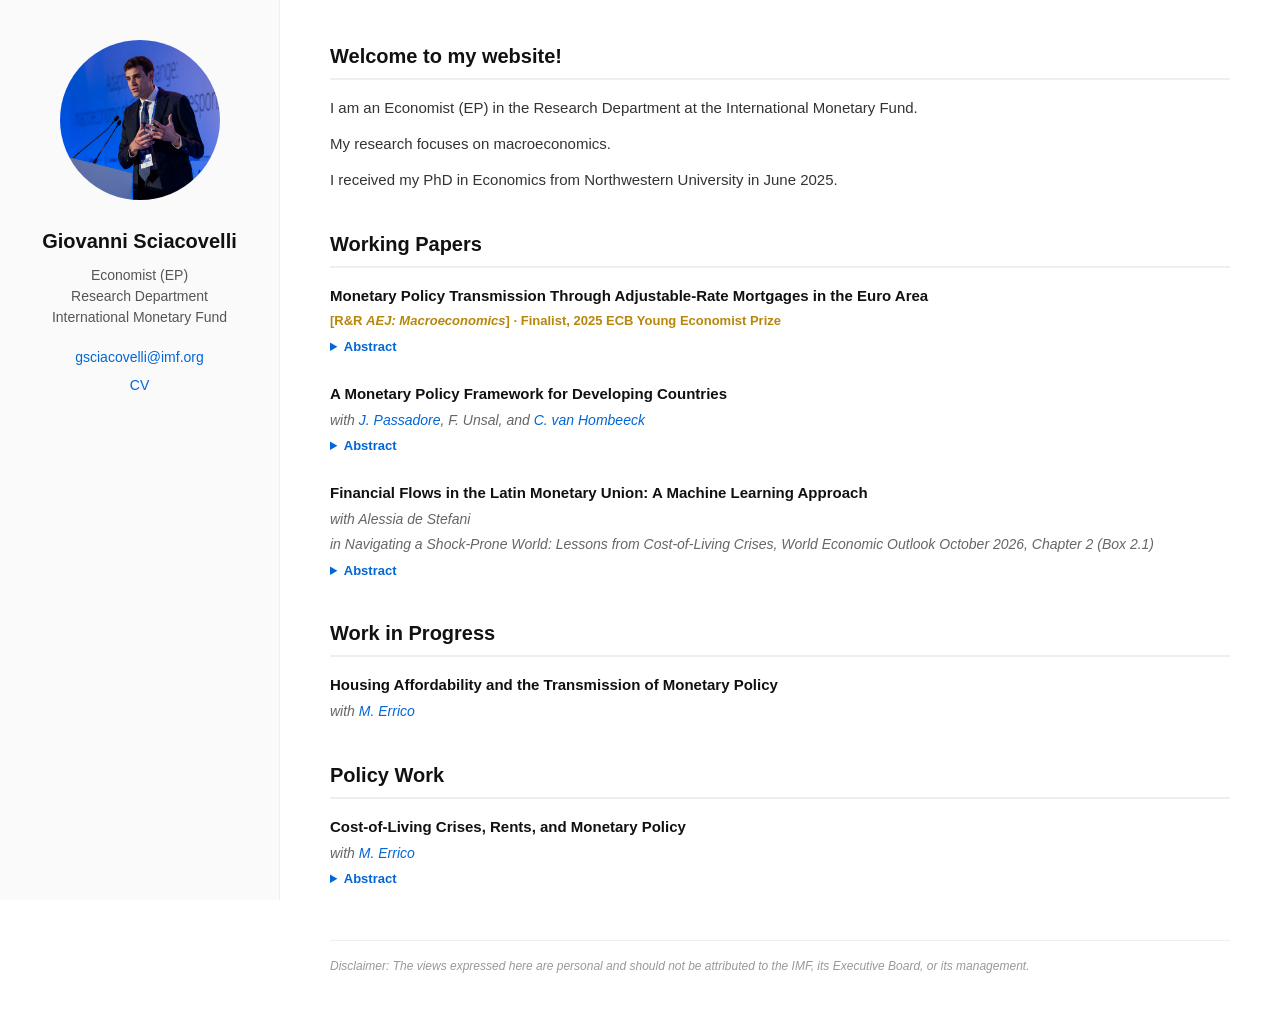
==== index.html @ 51e5e492 "Update index.html" ====
<!DOCTYPE html>
<html lang="en">
<head>
    <meta charset="UTF-8">
    <meta name="viewport" content="width=device-width, initial-scale=1.0">
    <title>Giovanni Sciacovelli</title>
    <link rel="stylesheet" href="style.css">
</head>
<body>

<!-- ==================== LEFT SIDEBAR ==================== -->
<aside class="sidebar">
    <!-- NOTE: Make sure your photo is saved as images/profile.jpg
         If it has a different name or extension, update the src below. -->
    <img src="images/profile.jpg" alt="Giovanni Sciacovelli" class="profile-photo">
    <h1 class="sidebar-name">Giovanni Sciacovelli</h1>
    <p class="sidebar-bio">Economist (EP)<br>Research Department<br>International Monetary Fund</p>
    <div class="sidebar-links">
        <p><a href="mailto:gsciacovelli@imf.org">gsciacovelli@imf.org</a></p>
        <p><a href="PDFs/Giovanni_Sciacovelli_CV.pdf">CV</a></p>
    </div>
</aside>

<!-- ==================== MAIN CONTENT ==================== -->
<main class="content">

    <!-- ABOUT ME -->
    <section id="about">
        <h2>Welcome to my website!</h2>
        
        <p>
            I am an Economist (EP) in the Research Department
            at the International Monetary Fund. <p>My research focuses on
            macroeconomics.<p> <p>I received my PhD in Economics from
            Northwestern University in June 2025.<p>
        </p>
    </section>

    <!-- WORKING PAPERS -->
    <section id="working-papers">
        <h2>Working Papers</h2>

        <div class="paper">
            <p class="paper-title"><a href="https://giovannisciacovelli.github.io/PDFs/Giovanni_Sciacovelli_JMP.pdf" target="_blank">Monetary Policy Transmission Through Adjustable-Rate Mortgages in the Euro Area</a></p>
            <p class="paper-status">[R&amp;R <em>AEJ: Macroeconomics</em>] &middot; Finalist, 2025 ECB Young Economist Prize</p>
            <details>
                <summary>Abstract</summary>
                <p>
                    This paper studies the role of adjustable-rate mortgages (ARMs) in monetary
                    policy transmission within the Euro Area. Conventional wisdom holds that ARMs
                    are relevant per se. This study finds that the presence of liquidity-constrained
                    households strongly influences their impact. Using Euro Area survey data, I
                    document that transmission is stronger in countries that exhibit both high ARM
                    shares and sizable shares of liquidity-constrained households. To interpret this
                    finding, I develop a heterogeneous-agent model featuring: (i) heterogeneity in
                    marginal propensities to consume (MPCs), (ii) agents making both housing and
                    mortgage choices, and (iii) a fraction of households with ARMs. In the model,
                    MPCs determine the extent to which changes in mortgage payments translate into
                    changes in consumption, making ARMs an important transmission vehicle only when
                    paired with high MPCs. These results highlight that accounting for household
                    heterogeneity in MPCs is essential to assess the strength of transmission
                    through ARMs.
                </p>
            </details>
        </div>

        <div class="paper">
            <p class="paper-title"><a href="https://www.imf.org/en/publications/wp/issues/2025/10/03/external-shocks-and-monetary-policy-trade-offs-in-low-income-countries-570728" target="_blank">A Monetary Policy Framework for Developing Countries</a></p>
            <p class="paper-coauthors">with <a href="https://www.juanpassadore.org/" target="_blank">J. Passadore</a>, F. Unsal, and <a href="https://sites.google.com/view/carlos-van-hombeeck" target="_blank">C. van Hombeeck</a></p>
            <details>
                <summary>Abstract</summary>
                <p>
                    We present an Open Economy HANK model tailored to capture key characteristics
                    of Low-Income Countries (LICs): (i) poor households with no access to markets
                    (hand-to-mouth) and (ii) a subsistence level of consumption for tradable goods.
                    With the model calibrated for a representative LIC, and motivated by recent
                    macroeconomic developments, we illustrate our framework investigating the
                    consequences of a shock to external prices. We analyze its effects on
                    macroeconomic variables, inequality and poverty. The shock triggers a
                    consumption-led recession, an increase in inflation and a drop in real wages.
                    Consumption inequality increases: poor households can&#8217;t insure against the
                    shock, while richer households exploit their wealth to shield their consumption.
                    Households at the bottom and at the top of the income distribution are the most
                    negatively affected by the shock: the former suffer from lower wages and
                    consumption; the latter from negative revaluations of their assets. Monetary
                    policy has limited ability to improve the welfare of poorer households due to
                    its offsetting effects on real wages and labor demand, a finding consistent
                    across the alternative monetary policy specifications analyzed. In contrast,
                    fiscal transfers are shown to be effective in cushioning the welfare losses
                    among poorer households.
                </p>
            </details>
        </div>

        <div class="paper">
            <p class="paper-title"><a href="https://giovannisciacovelli.github.io/PDFs/Latin_Monetary_Union_Pellet_Sciacovelli.pdf" target="_blank">Financial Flows in the Latin Monetary Union: A Machine Learning Approach</a></p>
            <p class="paper-coauthors">with Alessia de Stefani</p>
            <p class="paper-coauthors">in <em>Navigating a Shock-Prone World: Lessons from Cost-of-Living Crises, World Economic Outlook October 2026, Chapter 2 (Box 2.1)</em></p>            <details>
                <summary>Abstract</summary>
                <p>
                    Machine learning models can extract information in a systemic, comprehensive,
                    and replicable way, creating synthetic proxies for a wide range of variables
                    that cannot be measured otherwise. In this paper, we emphasize that a lot more
                    information and correlation patterns can be extracted from existing historical
                    data using these models. To illustrate our methodology, we study the effects
                    that the Latin Monetary Union had on financial flows among its members in the
                    19th century, a natural question that has not been addressed because of the lack
                    of data for financial flows during that period. Relying on machine learning
                    techniques, we are able to circumvent these data limitations by reconstructing a
                    proxy for financial flows across 14 countries between 1861 and 1913. Making use
                    of our proxy, we use standard causal inference methods and find that bilateral
                    financial flows increased by 5% between 1865 and 1913 among members of the LMU,
                    and by approximately 15% between 1865&#8211;1885, the period during which the
                    Union was most active. Overall, these results provide new insights about the
                    history of the LMU, showing that it did help member countries achieve part of
                    the goals that had pushed them to join the Union in the first place.
                </p>
            </details>
        </div>
    </section>

    <!-- WORK IN PROGRESS -->
    <section id="work-in-progress">
        <h2>Work in Progress</h2>

        <div class="paper">
            <p class="paper-title">Housing Affordability and the Transmission of Monetary Policy</p>
            <p class="paper-coauthors">with <a href="https://www.marcoerrico.net" target="_blank">M. Errico</a></p>
        </div>
    </section>

    <!-- POLICY WORK -->
    <section id="policy-work">
        <h2>Policy Work</h2>

        <div class="paper">
            <p class="paper-title"><a href="https://www.imf.org/-/media/files/publications/weo/2026/october/english/text.pdf" target="_blank">Cost-of-Living Crises, Rents, and Monetary Policy</a></p>
            <p class="paper-coauthors">with <a href="https://www.marcoerrico.net" target="_blank">M. Errico</a></p>
            <details>
                <summary>Abstract</summary>
                <p>
                    One of the most important legacies of the Covid-19 pandemic is a massive
                    increase in private assets, the so-called excess savings. Starting from this
                    empirical observation, this paper studies the implications of excess savings
                    for US inflation over the medium run. Relying on a calibrated HANK model,
                    this paper finds that the expected drawdown of aggregate assets that follows
                    the re-opening of the US economy will result in mild, albeit prolonged,
                    inflationary pressures. The reason lies in the distribution of excess savings
                    across households. The fiscal stimulus put in place by the US government has
                    particularly benefited the accumulation of savings by low-income agents. As
                    the economy re-opens, these households quickly decrease their assets due to
                    their high MPCs, contributing to a timely recovery of consumption and inflation
                    after their initial drop. Afterwards, the bulk of savings is left in the hands
                    of higher-income households, who drawdown their assets smoothly over time,
                    leading to contained inflationary pressures. Nonetheless, the paper shows that
                    alternative fiscal policies may lead to different results: the longer the
                    government decides to keep its increased debt levels unchanged, the larger the
                    inflationary pressures out of excess savings.
                </p>
            </details>
        </div>
    </section>

    <!-- FOOTER -->
    <footer>
        <p class="disclaimer">
            <em>Disclaimer: The views expressed here are personal and should not be attributed
            to the IMF, its Executive Board, or its management.</em>
        </p>
    </footer>

</main>

</body>
</html>
---- style.css ----
/* ========== RESET ========== */
* {
    margin: 0;
    padding: 0;
    box-sizing: border-box;
}

html, body {
    height: 100%;
}

body {
    font-family: -apple-system, "Segoe UI", Helvetica, Arial, sans-serif;
    font-size: 15px;
    line-height: 1.6;
    color: #333;
    background-color: #fff;
}

/* ========== LEFT SIDEBAR ========== */
.sidebar {
    position: fixed;
    top: 0;
    left: 0;
    width: 280px;
    height: 100%;
    background-color: #fafafa;
    border-right: 1px solid #eee;
    padding: 40px 28px;
    overflow-y: auto;
    text-align: center;
}

.profile-photo {
    width: 160px;
    height: 160px;
    border-radius: 50%;
    object-fit: cover;
    margin-bottom: 18px;
}

.sidebar-name {
    font-size: 20px;
    font-weight: 700;
    color: #111;
    margin-bottom: 8px;
}

.sidebar-bio {
    font-size: 14px;
    color: #555;
    line-height: 1.5;
    margin-bottom: 18px;
}

.sidebar-links {
    margin-bottom: 18px;
}

.sidebar-links p {
    margin-bottom: 6px;
    font-size: 14px;
}

.sidebar-links a {
    color: #0366d6;
    text-decoration: none;
}

.sidebar-links a:hover {
    text-decoration: underline;
}

/* ========== MAIN CONTENT ========== */
.content {
    margin-left: 280px;
    padding: 40px 50px;
}

/* ========== SECTIONS ========== */
section {
    margin-bottom: 36px;
}

h2 {
    font-size: 20px;
    font-weight: 600;
    color: #111;
    margin-bottom: 16px;
    padding-bottom: 6px;
    border-bottom: 2px solid #eee;
}

section > p {
    margin-bottom: 12px;
}

/* ========== PAPER CARDS ========== */
.paper {
    margin-bottom: 24px;
}

.paper-title {
    font-size: 15px;
    font-weight: 700;
    color: #111;
    margin-bottom: 3px;
}

.paper-title a {
    color: #111;
    text-decoration: none;
}

.paper-title a:hover {
    color: #0366d6;
    text-decoration: underline;
}

.paper-coauthors {
    font-size: 14px;
    color: #666;
    font-style: italic;
    margin-bottom: 3px;
}

.paper-status {
    font-size: 13px;
    color: #b8860b;
    font-weight: 600;
    margin-bottom: 3px;
}

details {
    margin-top: 5px;
}

summary {
    cursor: pointer;
    color: #0366d6;
    font-size: 13px;
    font-weight: 600;
}

summary:hover {
    text-decoration: underline;
}

details p {
    margin-top: 6px;
    font-size: 13px;
    color: #444;
    text-align: justify;
    line-height: 1.6;
}

/* ========== FOOTER ========== */
footer {
    margin-top: 50px;
    padding-top: 16px;
    border-top: 1px solid #eee;
}

.disclaimer {
    font-size: 12px;
    color: #999;
}

/* ========== LINKS ========== */
a {
    color: #0366d6;
    text-decoration: none;
}

a:hover {
    text-decoration: underline;
}

/* ========== RESPONSIVE ========== */
@media (max-width: 768px) {
    .sidebar {
        position: relative;
        width: 100%;
        height: auto;
        border-right: none;
        border-bottom: 1px solid #eee;
        padding: 30px 20px;
    }
    .content {
        margin-left: 0;
        padding: 30px 20px;
    }
}
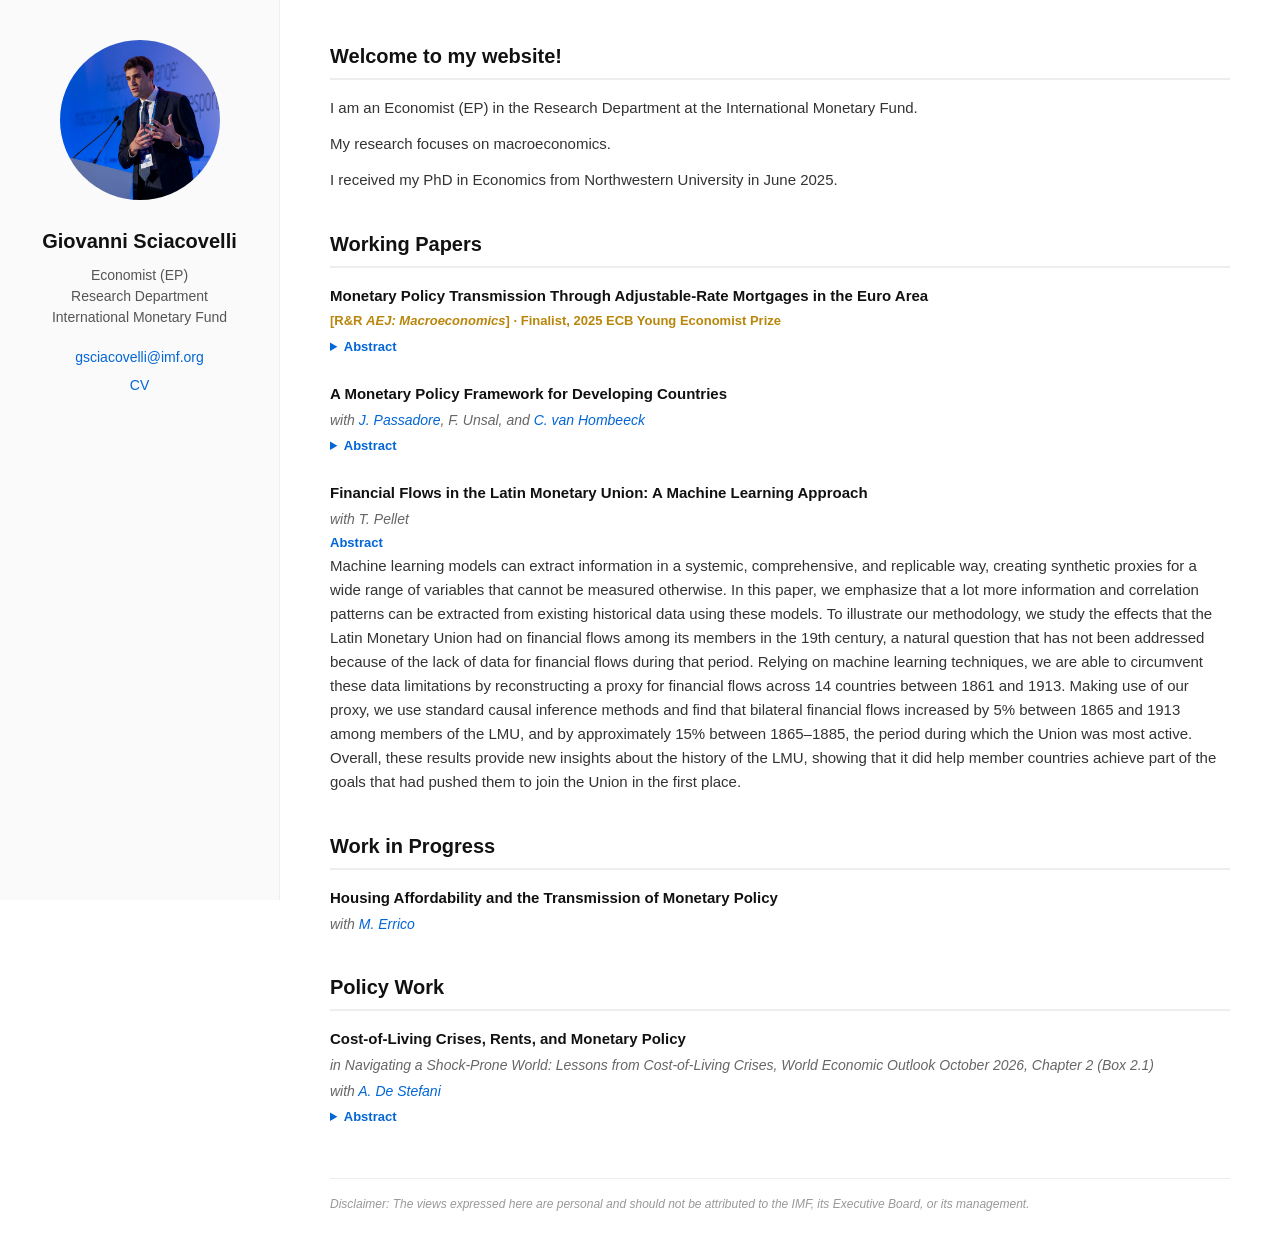
==== commit ff193bfe: "Update index.html" ====
--- a/index.html
+++ b/index.html
@@ -94,8 +94,7 @@
 
         <div class="paper">
             <p class="paper-title"><a href="https://giovannisciacovelli.github.io/PDFs/Latin_Monetary_Union_Pellet_Sciacovelli.pdf" target="_blank">Financial Flows in the Latin Monetary Union: A Machine Learning Approach</a></p>
-            <p class="paper-coauthors">with Alessia de Stefani</p>
-            <p class="paper-coauthors">in <em>Navigating a Shock-Prone World: Lessons from Cost-of-Living Crises, World Economic Outlook October 2026, Chapter 2 (Box 2.1)</em></p>            <details>
+            <p class="paper-coauthors">with T. Pellet</p>
                 <summary>Abstract</summary>
                 <p>
                     Machine learning models can extract information in a systemic, comprehensive,
@@ -135,7 +134,8 @@
 
         <div class="paper">
             <p class="paper-title"><a href="https://www.imf.org/-/media/files/publications/weo/2026/october/english/text.pdf" target="_blank">Cost-of-Living Crises, Rents, and Monetary Policy</a></p>
-            <p class="paper-coauthors">with <a href="https://www.marcoerrico.net" target="_blank">M. Errico</a></p>
+            <p class="paper-coauthors">in <em>Navigating a Shock-Prone World: Lessons from Cost-of-Living Crises, World Economic Outlook October 2026, Chapter 2 (Box 2.1)</em></p>            
+            <p class="paper-coauthors">with <a href="https://sites.google.com/site/researchalessiadestefani/home?authuser=0" target="_blank">A. De Stefani</a></p>
             <details>
                 <summary>Abstract</summary>
                 <p>
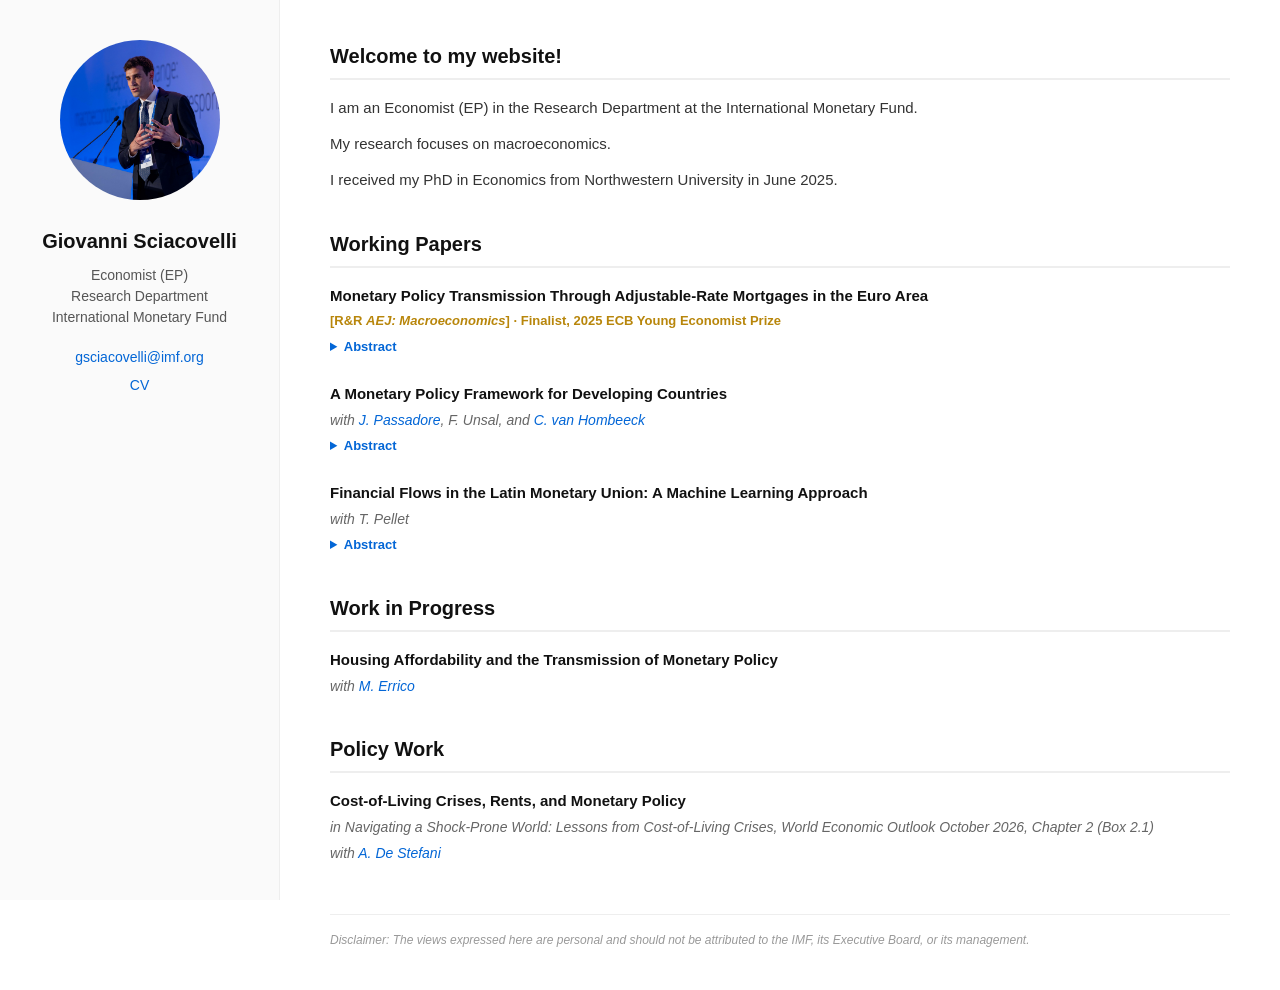
==== commit 8836f17b: "Update index.html" ====
--- a/index.html
+++ b/index.html
@@ -95,6 +95,7 @@
         <div class="paper">
             <p class="paper-title"><a href="https://giovannisciacovelli.github.io/PDFs/Latin_Monetary_Union_Pellet_Sciacovelli.pdf" target="_blank">Financial Flows in the Latin Monetary Union: A Machine Learning Approach</a></p>
             <p class="paper-coauthors">with T. Pellet</p>
+            <details>
                 <summary>Abstract</summary>
                 <p>
                     Machine learning models can extract information in a systemic, comprehensive,
@@ -136,28 +137,6 @@
             <p class="paper-title"><a href="https://www.imf.org/-/media/files/publications/weo/2026/october/english/text.pdf" target="_blank">Cost-of-Living Crises, Rents, and Monetary Policy</a></p>
             <p class="paper-coauthors">in <em>Navigating a Shock-Prone World: Lessons from Cost-of-Living Crises, World Economic Outlook October 2026, Chapter 2 (Box 2.1)</em></p>            
             <p class="paper-coauthors">with <a href="https://sites.google.com/site/researchalessiadestefani/home?authuser=0" target="_blank">A. De Stefani</a></p>
-            <details>
-                <summary>Abstract</summary>
-                <p>
-                    One of the most important legacies of the Covid-19 pandemic is a massive
-                    increase in private assets, the so-called excess savings. Starting from this
-                    empirical observation, this paper studies the implications of excess savings
-                    for US inflation over the medium run. Relying on a calibrated HANK model,
-                    this paper finds that the expected drawdown of aggregate assets that follows
-                    the re-opening of the US economy will result in mild, albeit prolonged,
-                    inflationary pressures. The reason lies in the distribution of excess savings
-                    across households. The fiscal stimulus put in place by the US government has
-                    particularly benefited the accumulation of savings by low-income agents. As
-                    the economy re-opens, these households quickly decrease their assets due to
-                    their high MPCs, contributing to a timely recovery of consumption and inflation
-                    after their initial drop. Afterwards, the bulk of savings is left in the hands
-                    of higher-income households, who drawdown their assets smoothly over time,
-                    leading to contained inflationary pressures. Nonetheless, the paper shows that
-                    alternative fiscal policies may lead to different results: the longer the
-                    government decides to keep its increased debt levels unchanged, the larger the
-                    inflationary pressures out of excess savings.
-                </p>
-            </details>
         </div>
     </section>
 
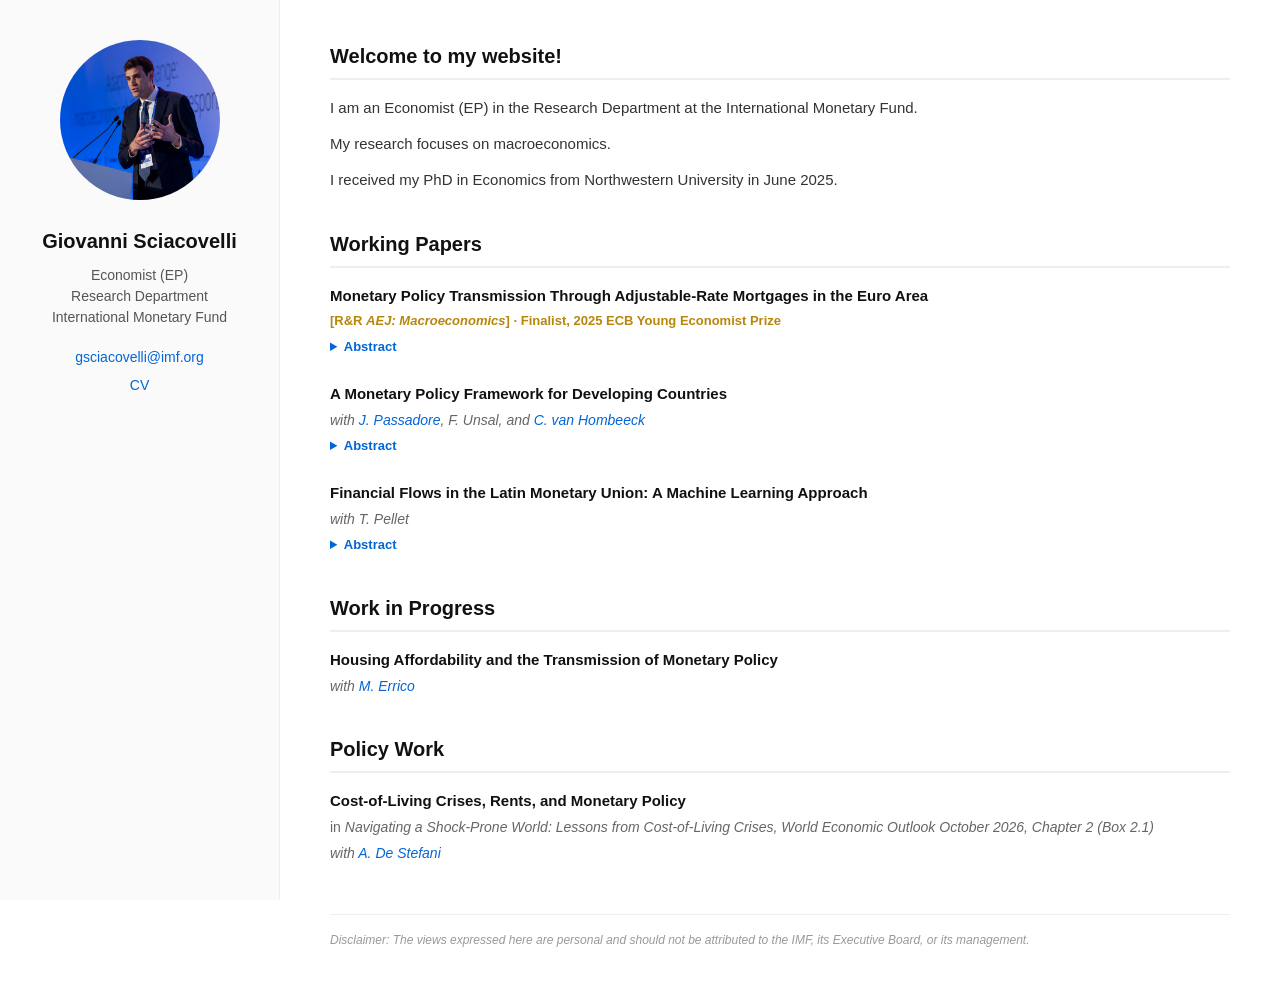
==== commit 13ca7481: "Update index.html" ====
--- a/index.html
+++ b/index.html
@@ -135,7 +135,7 @@
 
         <div class="paper">
             <p class="paper-title"><a href="https://www.imf.org/-/media/files/publications/weo/2026/october/english/text.pdf" target="_blank">Cost-of-Living Crises, Rents, and Monetary Policy</a></p>
-            <p class="paper-coauthors">in <em>Navigating a Shock-Prone World: Lessons from Cost-of-Living Crises, World Economic Outlook October 2026, Chapter 2 (Box 2.1)</em></p>            
+            <p class="paper-coauthors"><span style="font-style: normal;">in</span> <em>Navigating a Shock-Prone World: Lessons from Cost-of-Living Crises, World Economic Outlook October 2026, Chapter 2 (Box 2.1)</em></p>            
             <p class="paper-coauthors">with <a href="https://sites.google.com/site/researchalessiadestefani/home?authuser=0" target="_blank">A. De Stefani</a></p>
         </div>
     </section>
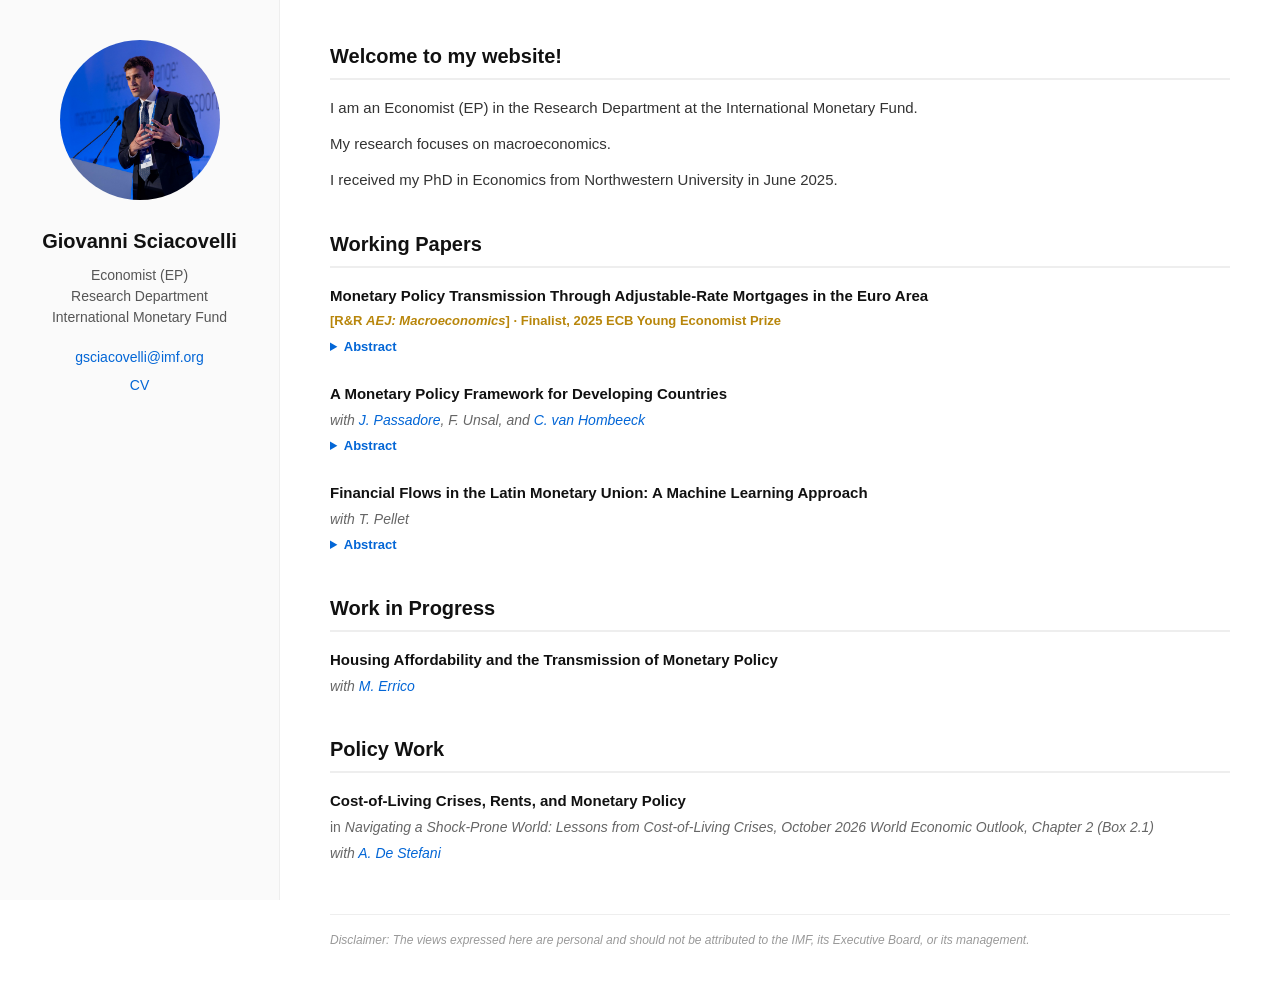
==== commit ed4feda2: "Update index.html" ====
--- a/index.html
+++ b/index.html
@@ -135,7 +135,7 @@
 
         <div class="paper">
             <p class="paper-title"><a href="https://www.imf.org/-/media/files/publications/weo/2026/october/english/text.pdf" target="_blank">Cost-of-Living Crises, Rents, and Monetary Policy</a></p>
-            <p class="paper-coauthors"><span style="font-style: normal;">in</span> <em>Navigating a Shock-Prone World: Lessons from Cost-of-Living Crises, World Economic Outlook October 2026, Chapter 2 (Box 2.1)</em></p>            
+            <p class="paper-coauthors"><span style="font-style: normal;">in</span> <em>Navigating a Shock-Prone World: Lessons from Cost-of-Living Crises, October 2026 World Economic Outlook, Chapter 2 (Box 2.1)</em></p>            
             <p class="paper-coauthors">with <a href="https://sites.google.com/site/researchalessiadestefani/home?authuser=0" target="_blank">A. De Stefani</a></p>
         </div>
     </section>
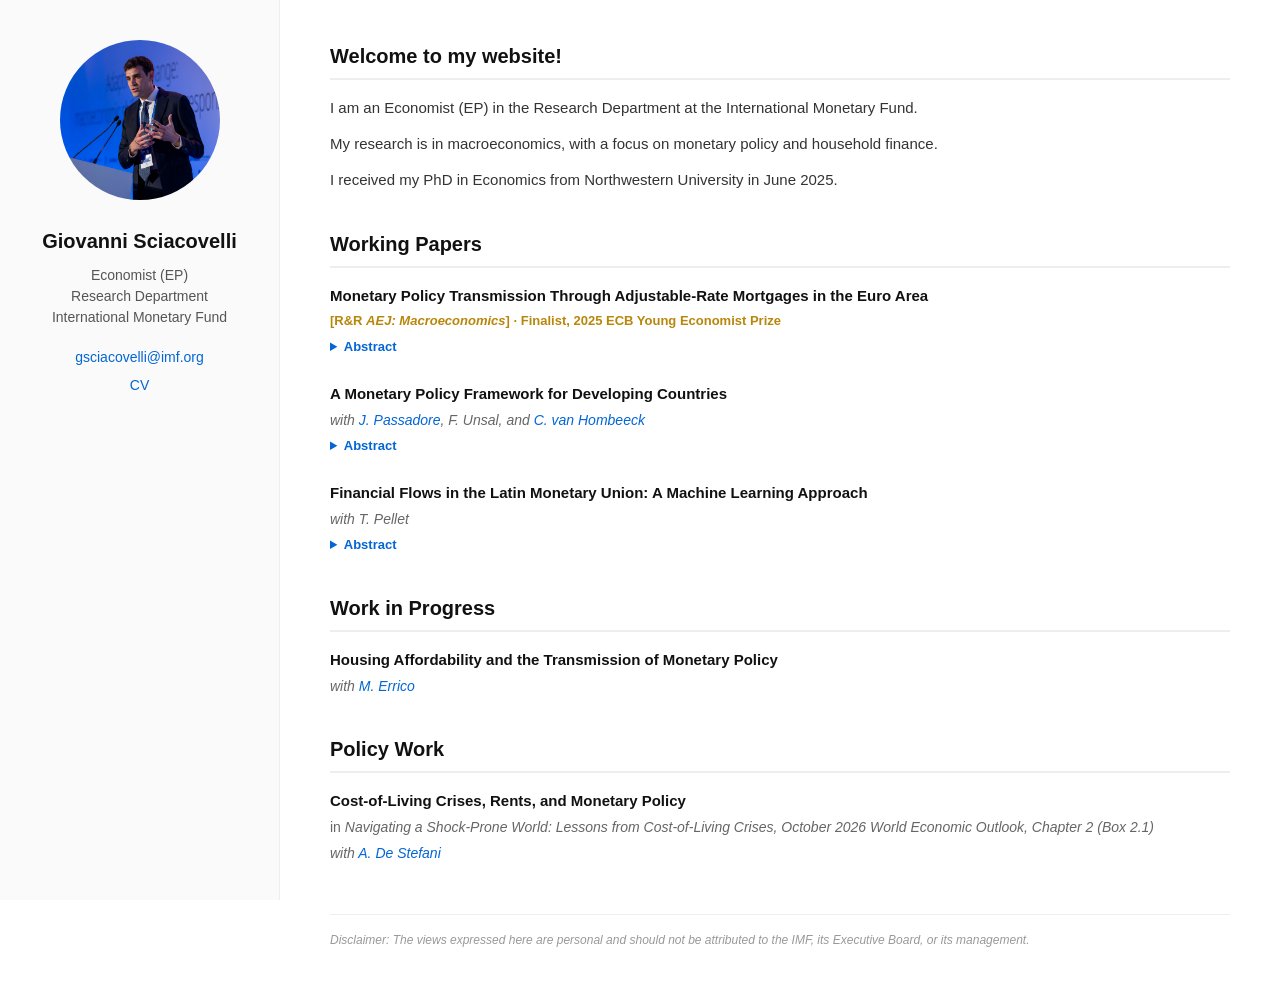
==== commit 8ff4e004: "Update index.html" ====
--- a/index.html
+++ b/index.html
@@ -30,9 +30,9 @@
         
         <p>
             I am an Economist (EP) in the Research Department
-            at the International Monetary Fund. <p>My research focuses on
-            macroeconomics.<p> <p>I received my PhD in Economics from
-            Northwestern University in June 2025.<p>
+            at the International Monetary Fund. 
+        <p>My research is in macroeconomics, with a focus on monetary policy and household finance.<p> 
+        <p>I received my PhD in Economics from Northwestern University in June 2025.<p>
         </p>
     </section>
 
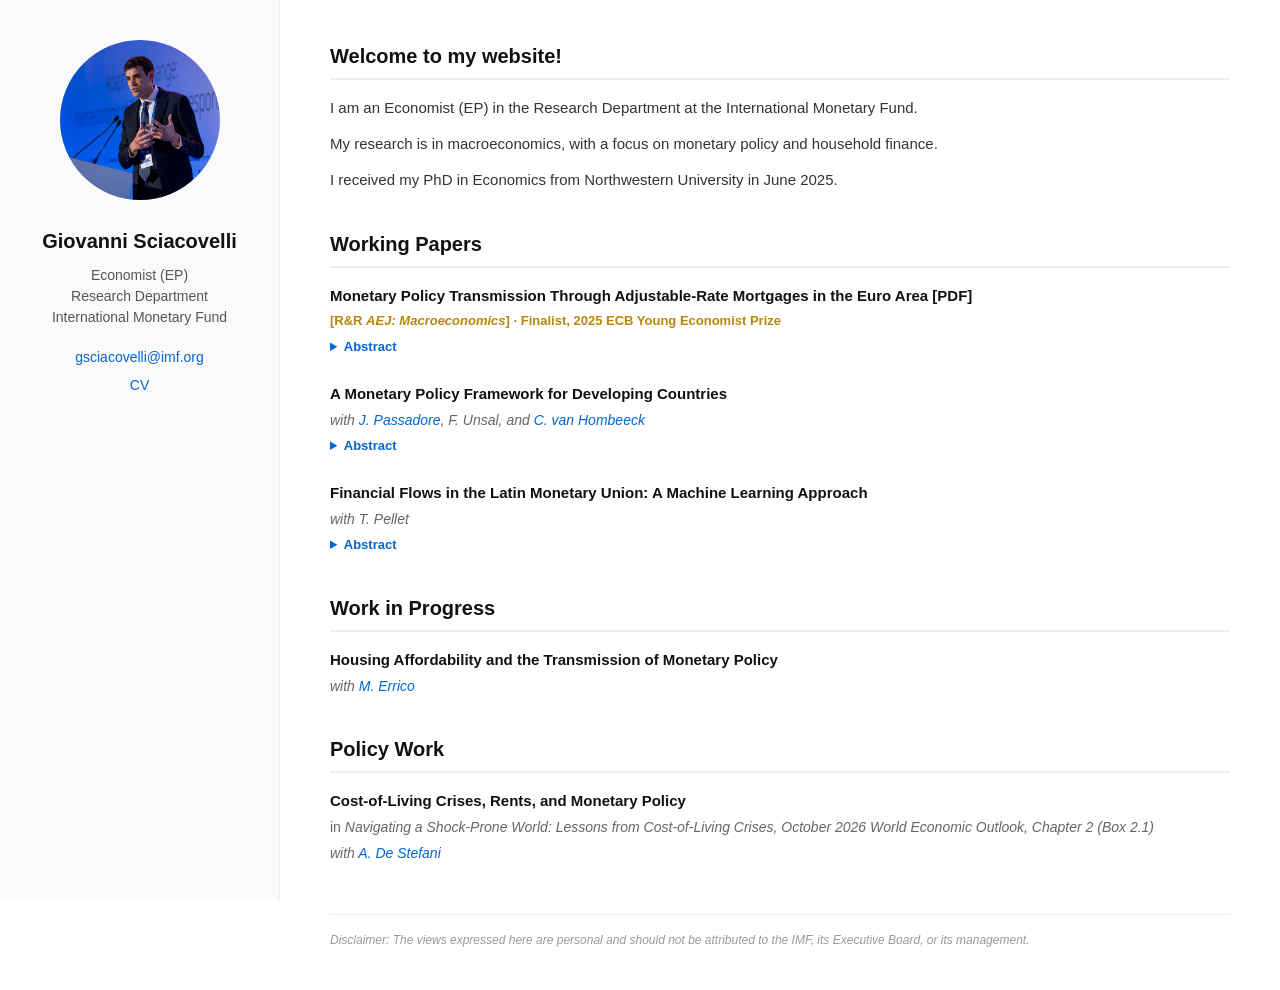
==== commit 57d66853: "Update index.html" ====
--- a/index.html
+++ b/index.html
@@ -41,7 +41,10 @@
         <h2>Working Papers</h2>
 
         <div class="paper">
-            <p class="paper-title"><a href="https://giovannisciacovelli.github.io/PDFs/Giovanni_Sciacovelli_JMP.pdf" target="_blank">Monetary Policy Transmission Through Adjustable-Rate Mortgages in the Euro Area</a></p>
+            <p class="paper-title">
+              <a href="https://giovannisciacovelli.github.io/PDFs/Giovanni_Sciacovelli_JMP.pdf" target="_blank">Monetary Policy Transmission Through Adjustable-Rate Mortgages in the Euro Area</a>
+              <a href="https://giovannisciacovelli.github.io/PDFs/Giovanni_Sciacovelli_JMP.pdf" target="_blank" class="paper-link">[PDF]</a>
+            </p>
             <p class="paper-status">[R&amp;R <em>AEJ: Macroeconomics</em>] &middot; Finalist, 2025 ECB Young Economist Prize</p>
             <details>
                 <summary>Abstract</summary>
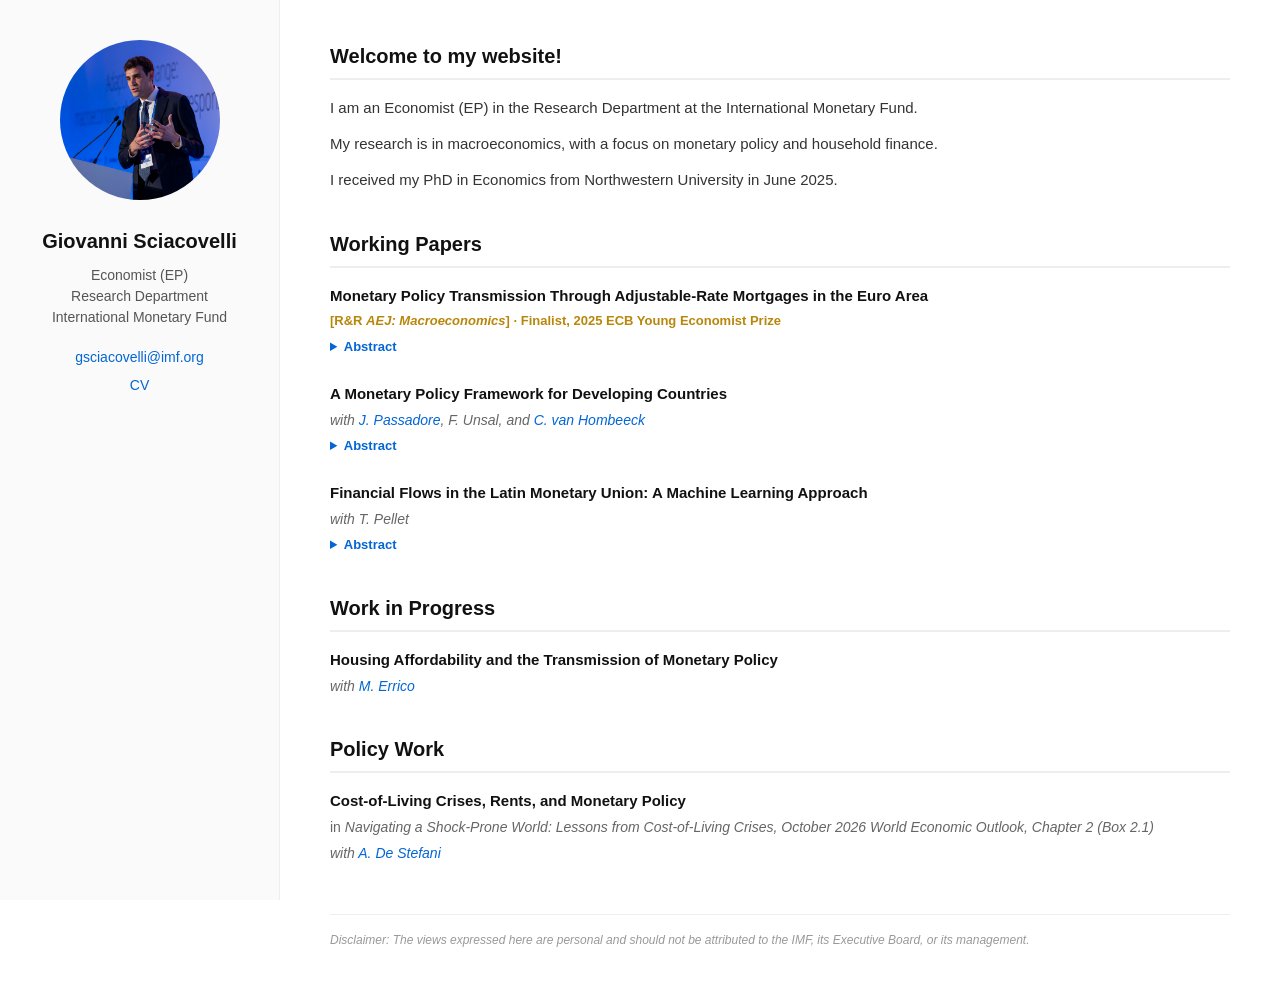
==== commit 65c5728b: "Update index.html" ====
--- a/index.html
+++ b/index.html
@@ -43,7 +43,6 @@
         <div class="paper">
             <p class="paper-title">
               <a href="https://giovannisciacovelli.github.io/PDFs/Giovanni_Sciacovelli_JMP.pdf" target="_blank">Monetary Policy Transmission Through Adjustable-Rate Mortgages in the Euro Area</a>
-              <a href="https://giovannisciacovelli.github.io/PDFs/Giovanni_Sciacovelli_JMP.pdf" target="_blank" class="paper-link">[PDF]</a>
             </p>
             <p class="paper-status">[R&amp;R <em>AEJ: Macroeconomics</em>] &middot; Finalist, 2025 ECB Young Economist Prize</p>
             <details>
--- a/style.css
+++ b/style.css
@@ -175,6 +175,7 @@
 a:hover {
     text-decoration: underline;
 }
+paper-link { font-size: 0.85em; margin-left: 0.4em; }
 
 /* ========== RESPONSIVE ========== */
 @media (max-width: 768px) {
